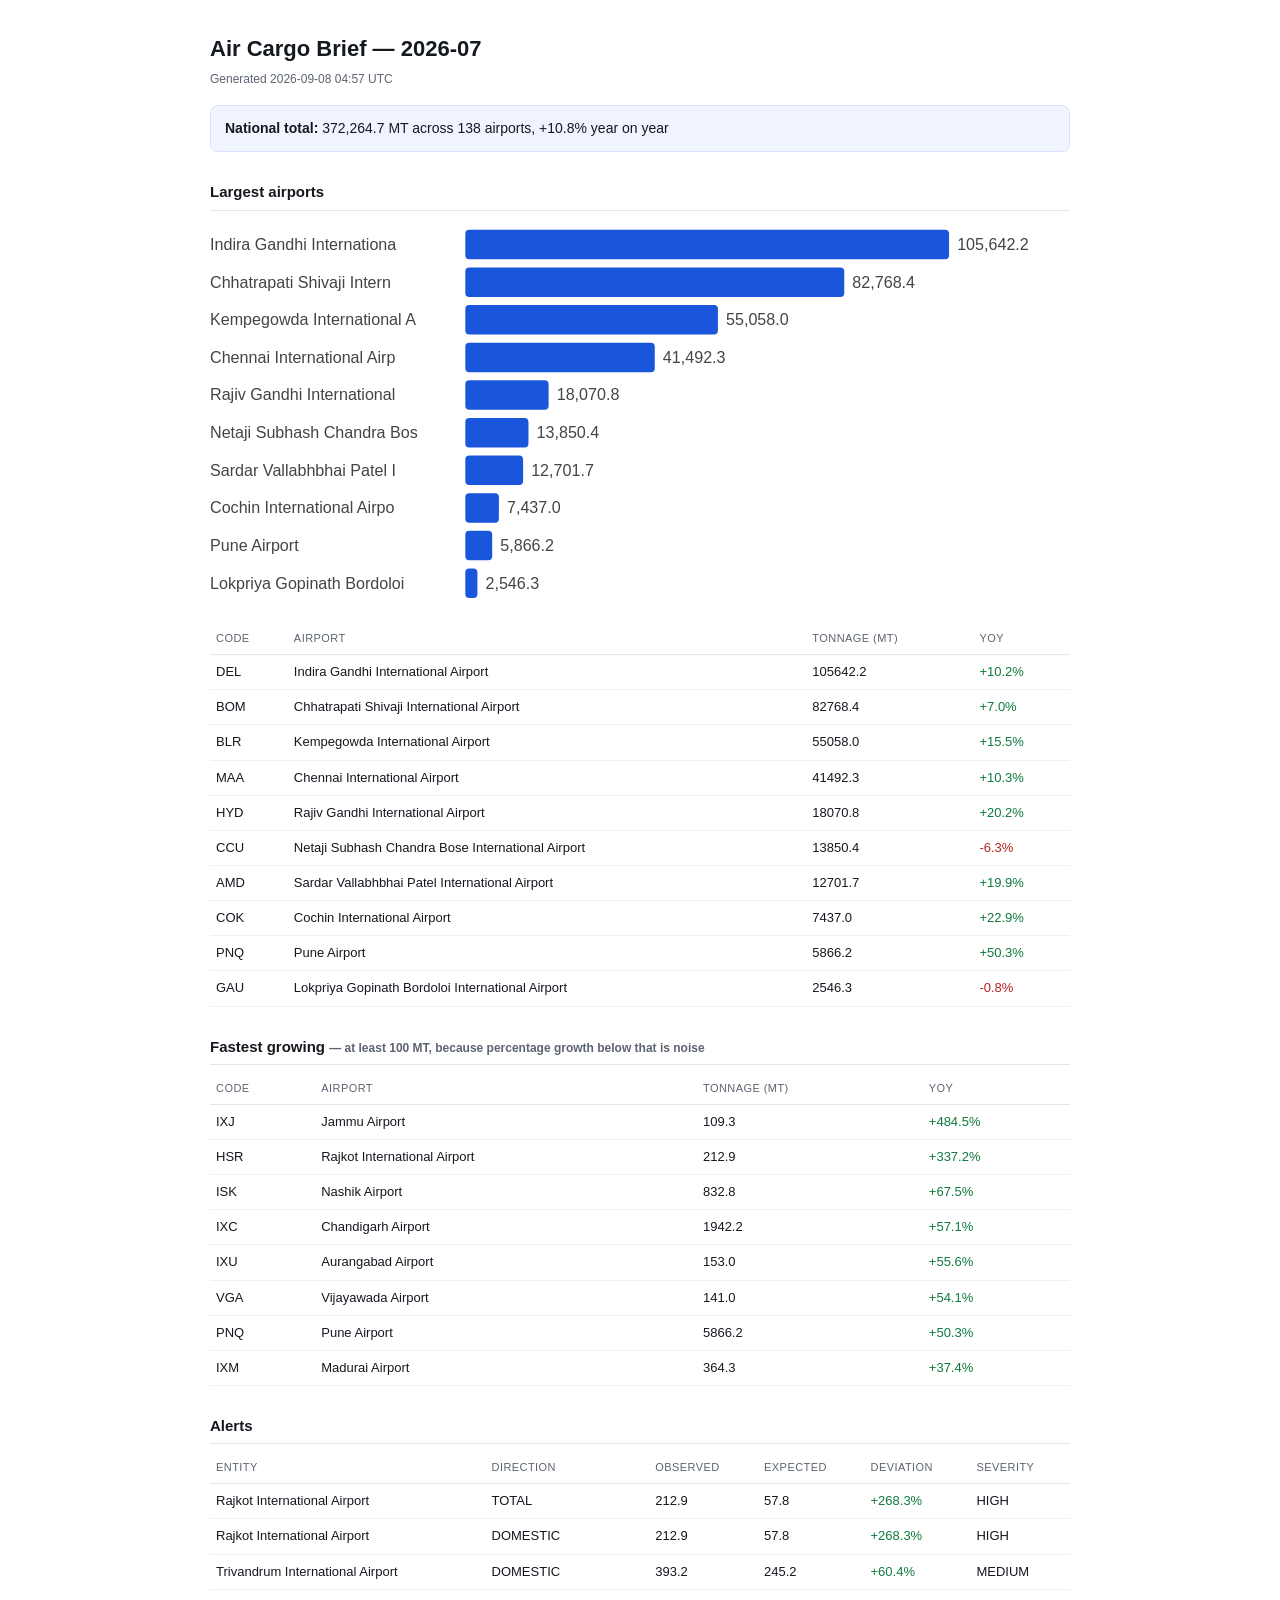
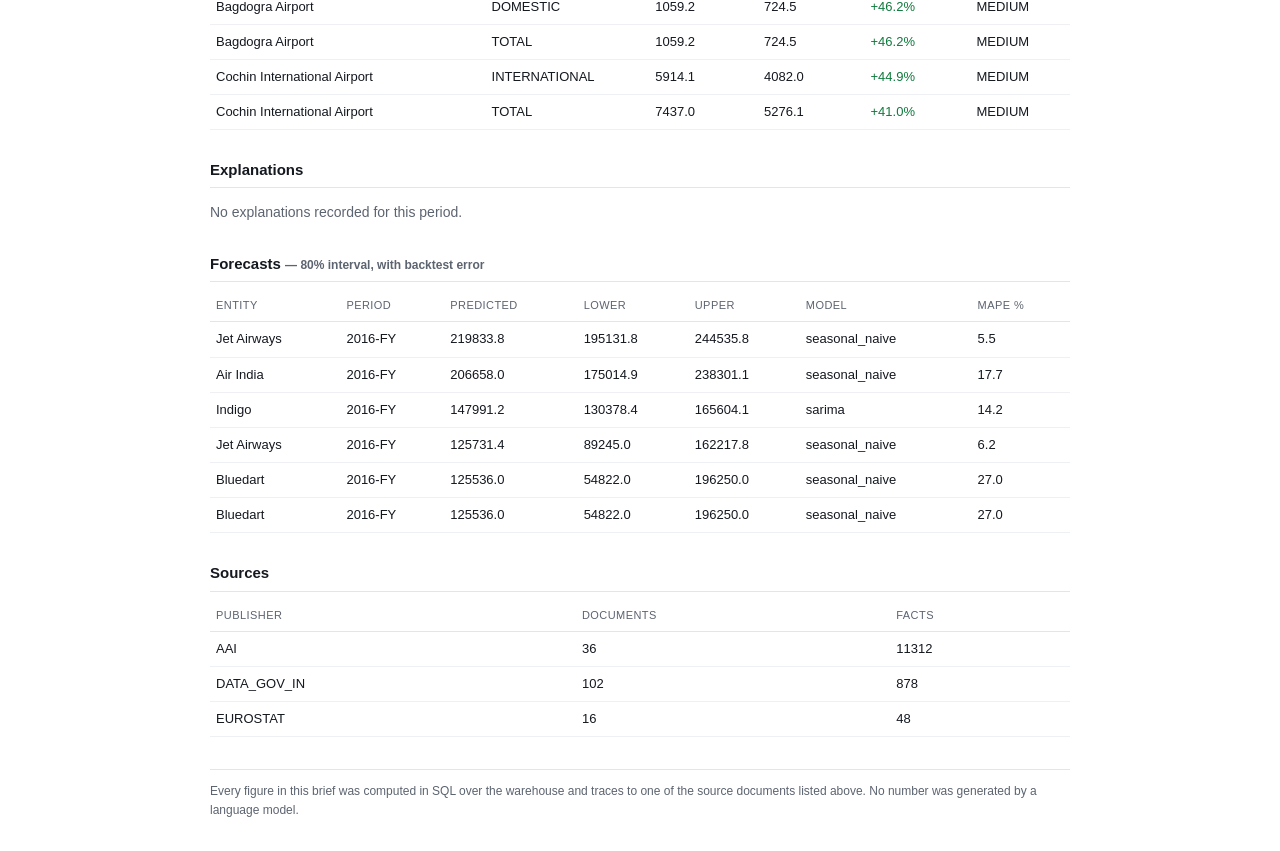
==== docs/assets/sample-brief.html @ 31883874 "Finish the pipeline end to end and measure what it achieves Goa was being attributed to Italy. The r" ====
<!doctype html>
<html lang="en"><head><meta charset="utf-8">
<title>Air Cargo Brief — 2026-07</title>
<style>
 body { font: 14px/1.55 -apple-system, BlinkMacSystemFont, "Segoe UI", Roboto, sans-serif;
        color:#14181f; max-width:860px; margin:32px auto; padding:0 20px; }
 h1 { font-size:22px; margin:0 0 4px; } h2 { font-size:15px; margin:28px 0 8px;
        border-bottom:1px solid #e2e5ea; padding-bottom:6px; }
 .meta { color:#5c6470; font-size:12px; }
 .lede { background:#f0f4ff; border:1px solid #d7e2ff; border-radius:8px;
        padding:12px 14px; margin:16px 0; }
 table { border-collapse:collapse; width:100%; font-size:13px; }
 th { text-align:left; color:#5c6470; font-weight:500; font-size:11px;
      text-transform:uppercase; letter-spacing:.04em; border-bottom:1px solid #e2e5ea; padding:7px 6px; }
 td { padding:7px 6px; border-bottom:1px solid #eef0f3; font-variant-numeric:tabular-nums; }
 .pos { color:#0f7a3d; } .neg { color:#b4231f; } .muted { color:#5c6470; }
 .insight { background:#fafbfc; border-left:3px solid #1a56db; padding:8px 12px; margin:8px 0; }
 .insight p { margin:4px 0 0; color:#3a424e; }
 footer { margin-top:32px; padding-top:12px; border-top:1px solid #e2e5ea;
          color:#5c6470; font-size:12px; }
</style></head><body>

<h1>Air Cargo Brief — 2026-07</h1>
<div class="meta">Generated 2026-09-08 04:57 UTC</div>

<div class="lede"><strong>National total:</strong> 372,264.7 MT across 138 airports, +10.8% year on year</div>

<h2>Largest airports</h2>
<svg viewBox="0 0 640 296" width="100%" role="img" aria-label="chart" xmlns="http://www.w3.org/2000/svg"><text x="0" y="23" font-size="12" fill="#444">Indira Gandhi Internationa</text><rect x="190" y="8" width="360" height="22" rx="3" fill="#1a56db"/><text x="556" y="23" font-size="12" fill="#444">105,642.2</text><text x="0" y="51" font-size="12" fill="#444">Chhatrapati Shivaji Intern</text><rect x="190" y="36" width="282" height="22" rx="3" fill="#1a56db"/><text x="478" y="51" font-size="12" fill="#444">82,768.4</text><text x="0" y="79" font-size="12" fill="#444">Kempegowda International A</text><rect x="190" y="64" width="188" height="22" rx="3" fill="#1a56db"/><text x="384" y="79" font-size="12" fill="#444">55,058.0</text><text x="0" y="107" font-size="12" fill="#444">Chennai International Airp</text><rect x="190" y="92" width="141" height="22" rx="3" fill="#1a56db"/><text x="337" y="107" font-size="12" fill="#444">41,492.3</text><text x="0" y="135" font-size="12" fill="#444">Rajiv Gandhi International</text><rect x="190" y="120" width="62" height="22" rx="3" fill="#1a56db"/><text x="258" y="135" font-size="12" fill="#444">18,070.8</text><text x="0" y="163" font-size="12" fill="#444">Netaji Subhash Chandra Bos</text><rect x="190" y="148" width="47" height="22" rx="3" fill="#1a56db"/><text x="243" y="163" font-size="12" fill="#444">13,850.4</text><text x="0" y="191" font-size="12" fill="#444">Sardar Vallabhbhai Patel I</text><rect x="190" y="176" width="43" height="22" rx="3" fill="#1a56db"/><text x="239" y="191" font-size="12" fill="#444">12,701.7</text><text x="0" y="219" font-size="12" fill="#444">Cochin International Airpo</text><rect x="190" y="204" width="25" height="22" rx="3" fill="#1a56db"/><text x="221" y="219" font-size="12" fill="#444">7,437.0</text><text x="0" y="247" font-size="12" fill="#444">Pune Airport</text><rect x="190" y="232" width="20" height="22" rx="3" fill="#1a56db"/><text x="216" y="247" font-size="12" fill="#444">5,866.2</text><text x="0" y="275" font-size="12" fill="#444">Lokpriya Gopinath Bordoloi</text><rect x="190" y="260" width="9" height="22" rx="3" fill="#1a56db"/><text x="205" y="275" font-size="12" fill="#444">2,546.3</text></svg>
<table><thead><tr><th>Code</th><th>Airport</th><th>Tonnage (MT)</th><th>YoY</th></tr></thead><tbody><tr><td>DEL</td><td>Indira Gandhi International Airport</td><td>105642.2</td><td><span class="pos">+10.2%</span></td></tr><tr><td>BOM</td><td>Chhatrapati Shivaji International Airport</td><td>82768.4</td><td><span class="pos">+7.0%</span></td></tr><tr><td>BLR</td><td>Kempegowda International Airport</td><td>55058.0</td><td><span class="pos">+15.5%</span></td></tr><tr><td>MAA</td><td>Chennai International Airport</td><td>41492.3</td><td><span class="pos">+10.3%</span></td></tr><tr><td>HYD</td><td>Rajiv Gandhi International Airport</td><td>18070.8</td><td><span class="pos">+20.2%</span></td></tr><tr><td>CCU</td><td>Netaji Subhash Chandra Bose International Airport</td><td>13850.4</td><td><span class="neg">-6.3%</span></td></tr><tr><td>AMD</td><td>Sardar Vallabhbhai Patel International Airport</td><td>12701.7</td><td><span class="pos">+19.9%</span></td></tr><tr><td>COK</td><td>Cochin International Airport</td><td>7437.0</td><td><span class="pos">+22.9%</span></td></tr><tr><td>PNQ</td><td>Pune Airport</td><td>5866.2</td><td><span class="pos">+50.3%</span></td></tr><tr><td>GAU</td><td>Lokpriya Gopinath Bordoloi International Airport</td><td>2546.3</td><td><span class="neg">-0.8%</span></td></tr></tbody></table>

<h2>Fastest growing <span class="meta">— at least 100 MT, because percentage growth below that is noise</span></h2>
<table><thead><tr><th>Code</th><th>Airport</th><th>Tonnage (MT)</th><th>YoY</th></tr></thead><tbody><tr><td>IXJ</td><td>Jammu Airport</td><td>109.3</td><td><span class="pos">+484.5%</span></td></tr><tr><td>HSR</td><td>Rajkot International Airport</td><td>212.9</td><td><span class="pos">+337.2%</span></td></tr><tr><td>ISK</td><td>Nashik Airport</td><td>832.8</td><td><span class="pos">+67.5%</span></td></tr><tr><td>IXC</td><td>Chandigarh Airport</td><td>1942.2</td><td><span class="pos">+57.1%</span></td></tr><tr><td>IXU</td><td>Aurangabad Airport</td><td>153.0</td><td><span class="pos">+55.6%</span></td></tr><tr><td>VGA</td><td>Vijayawada Airport</td><td>141.0</td><td><span class="pos">+54.1%</span></td></tr><tr><td>PNQ</td><td>Pune Airport</td><td>5866.2</td><td><span class="pos">+50.3%</span></td></tr><tr><td>IXM</td><td>Madurai Airport</td><td>364.3</td><td><span class="pos">+37.4%</span></td></tr></tbody></table>

<h2>Alerts</h2>
<table><thead><tr><th>Entity</th><th>Direction</th><th>Observed</th><th>Expected</th><th>Deviation</th><th>Severity</th></tr></thead><tbody><tr><td>Rajkot International Airport</td><td>TOTAL</td><td>212.9</td><td>57.8</td><td><span class="pos">+268.3%</span></td><td>HIGH</td></tr><tr><td>Rajkot International Airport</td><td>DOMESTIC</td><td>212.9</td><td>57.8</td><td><span class="pos">+268.3%</span></td><td>HIGH</td></tr><tr><td>Trivandrum International Airport</td><td>DOMESTIC</td><td>393.2</td><td>245.2</td><td><span class="pos">+60.4%</span></td><td>MEDIUM</td></tr><tr><td>Bagdogra Airport</td><td>DOMESTIC</td><td>1059.2</td><td>724.5</td><td><span class="pos">+46.2%</span></td><td>MEDIUM</td></tr><tr><td>Bagdogra Airport</td><td>TOTAL</td><td>1059.2</td><td>724.5</td><td><span class="pos">+46.2%</span></td><td>MEDIUM</td></tr><tr><td>Cochin International Airport</td><td>INTERNATIONAL</td><td>5914.1</td><td>4082.0</td><td><span class="pos">+44.9%</span></td><td>MEDIUM</td></tr><tr><td>Cochin International Airport</td><td>TOTAL</td><td>7437.0</td><td>5276.1</td><td><span class="pos">+41.0%</span></td><td>MEDIUM</td></tr></tbody></table>

<h2>Explanations</h2>
<p class='muted'>No explanations recorded for this period.</p>

<h2>Forecasts <span class="meta">— 80% interval, with backtest error</span></h2>
<table><thead><tr><th>Entity</th><th>Period</th><th>Predicted</th><th>Lower</th><th>Upper</th><th>Model</th><th>MAPE %</th></tr></thead><tbody><tr><td>Jet Airways</td><td>2016-FY</td><td>219833.8</td><td>195131.8</td><td>244535.8</td><td>seasonal_naive</td><td>5.5</td></tr><tr><td>Air India</td><td>2016-FY</td><td>206658.0</td><td>175014.9</td><td>238301.1</td><td>seasonal_naive</td><td>17.7</td></tr><tr><td>Indigo</td><td>2016-FY</td><td>147991.2</td><td>130378.4</td><td>165604.1</td><td>sarima</td><td>14.2</td></tr><tr><td>Jet Airways</td><td>2016-FY</td><td>125731.4</td><td>89245.0</td><td>162217.8</td><td>seasonal_naive</td><td>6.2</td></tr><tr><td>Bluedart</td><td>2016-FY</td><td>125536.0</td><td>54822.0</td><td>196250.0</td><td>seasonal_naive</td><td>27.0</td></tr><tr><td>Bluedart</td><td>2016-FY</td><td>125536.0</td><td>54822.0</td><td>196250.0</td><td>seasonal_naive</td><td>27.0</td></tr></tbody></table>

<h2>Sources</h2>
<table><thead><tr><th>Publisher</th><th>Documents</th><th>Facts</th></tr></thead><tbody><tr><td>AAI</td><td>36</td><td>11312</td></tr><tr><td>DATA_GOV_IN</td><td>102</td><td>878</td></tr><tr><td>EUROSTAT</td><td>16</td><td>48</td></tr></tbody></table>

<footer>Every figure in this brief was computed in SQL over the warehouse and
traces to one of the source documents listed above. No number was generated
by a language model.</footer>
</body></html>
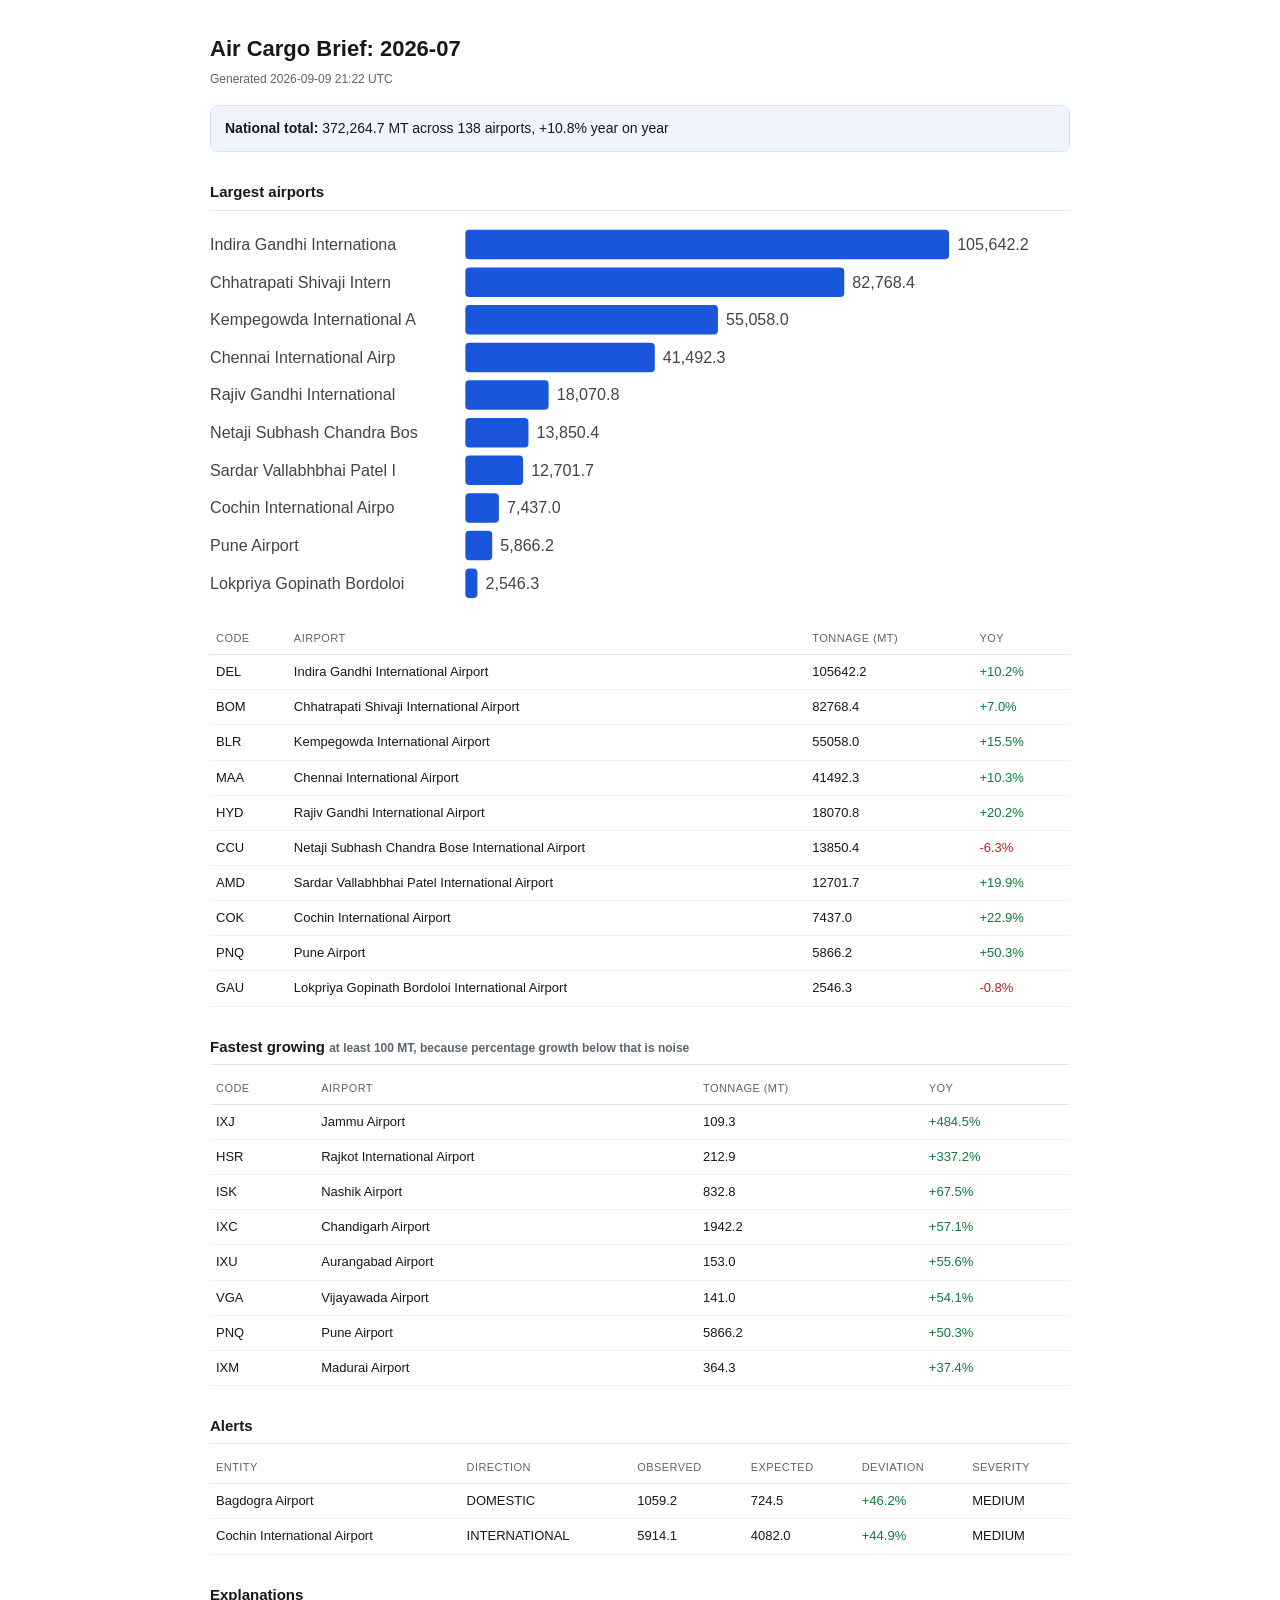
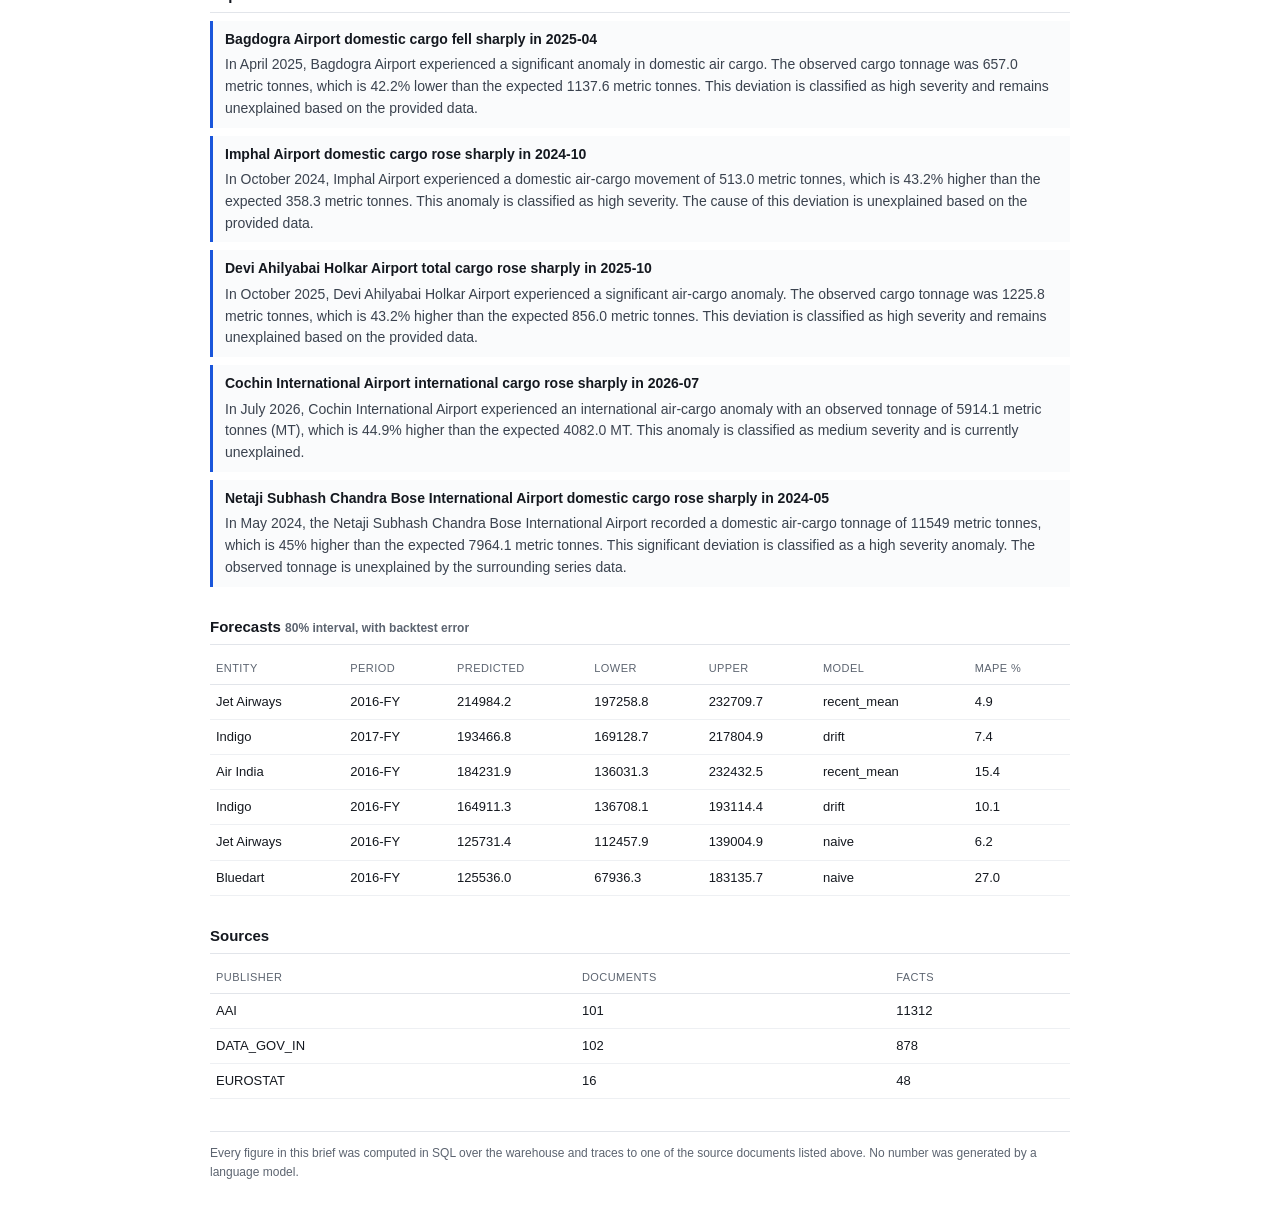
==== commit 3a77e91c: "Replace every em and en dash with the punctuation the sentence needed 123 of them across the README," ====
--- a/docs/assets/sample-brief.html
+++ b/docs/assets/sample-brief.html
@@ -1,6 +1,6 @@
 <!doctype html>
 <html lang="en"><head><meta charset="utf-8">
-<title>Air Cargo Brief — 2026-07</title>
+<title>Air Cargo Brief: 2026-07</title>
 <style>
  body { font: 14px/1.55 -apple-system, BlinkMacSystemFont, "Segoe UI", Roboto, sans-serif;
         color:#14181f; max-width:860px; margin:32px auto; padding:0 20px; }
@@ -20,8 +20,8 @@
           color:#5c6470; font-size:12px; }
 </style></head><body>
 
-<h1>Air Cargo Brief — 2026-07</h1>
-<div class="meta">Generated 2026-09-08 04:57 UTC</div>
+<h1>Air Cargo Brief: 2026-07</h1>
+<div class="meta">Generated 2026-09-09 21:22 UTC</div>
 
 <div class="lede"><strong>National total:</strong> 372,264.7 MT across 138 airports, +10.8% year on year</div>
 
@@ -29,20 +29,20 @@
 <svg viewBox="0 0 640 296" width="100%" role="img" aria-label="chart" xmlns="http://www.w3.org/2000/svg"><text x="0" y="23" font-size="12" fill="#444">Indira Gandhi Internationa</text><rect x="190" y="8" width="360" height="22" rx="3" fill="#1a56db"/><text x="556" y="23" font-size="12" fill="#444">105,642.2</text><text x="0" y="51" font-size="12" fill="#444">Chhatrapati Shivaji Intern</text><rect x="190" y="36" width="282" height="22" rx="3" fill="#1a56db"/><text x="478" y="51" font-size="12" fill="#444">82,768.4</text><text x="0" y="79" font-size="12" fill="#444">Kempegowda International A</text><rect x="190" y="64" width="188" height="22" rx="3" fill="#1a56db"/><text x="384" y="79" font-size="12" fill="#444">55,058.0</text><text x="0" y="107" font-size="12" fill="#444">Chennai International Airp</text><rect x="190" y="92" width="141" height="22" rx="3" fill="#1a56db"/><text x="337" y="107" font-size="12" fill="#444">41,492.3</text><text x="0" y="135" font-size="12" fill="#444">Rajiv Gandhi International</text><rect x="190" y="120" width="62" height="22" rx="3" fill="#1a56db"/><text x="258" y="135" font-size="12" fill="#444">18,070.8</text><text x="0" y="163" font-size="12" fill="#444">Netaji Subhash Chandra Bos</text><rect x="190" y="148" width="47" height="22" rx="3" fill="#1a56db"/><text x="243" y="163" font-size="12" fill="#444">13,850.4</text><text x="0" y="191" font-size="12" fill="#444">Sardar Vallabhbhai Patel I</text><rect x="190" y="176" width="43" height="22" rx="3" fill="#1a56db"/><text x="239" y="191" font-size="12" fill="#444">12,701.7</text><text x="0" y="219" font-size="12" fill="#444">Cochin International Airpo</text><rect x="190" y="204" width="25" height="22" rx="3" fill="#1a56db"/><text x="221" y="219" font-size="12" fill="#444">7,437.0</text><text x="0" y="247" font-size="12" fill="#444">Pune Airport</text><rect x="190" y="232" width="20" height="22" rx="3" fill="#1a56db"/><text x="216" y="247" font-size="12" fill="#444">5,866.2</text><text x="0" y="275" font-size="12" fill="#444">Lokpriya Gopinath Bordoloi</text><rect x="190" y="260" width="9" height="22" rx="3" fill="#1a56db"/><text x="205" y="275" font-size="12" fill="#444">2,546.3</text></svg>
 <table><thead><tr><th>Code</th><th>Airport</th><th>Tonnage (MT)</th><th>YoY</th></tr></thead><tbody><tr><td>DEL</td><td>Indira Gandhi International Airport</td><td>105642.2</td><td><span class="pos">+10.2%</span></td></tr><tr><td>BOM</td><td>Chhatrapati Shivaji International Airport</td><td>82768.4</td><td><span class="pos">+7.0%</span></td></tr><tr><td>BLR</td><td>Kempegowda International Airport</td><td>55058.0</td><td><span class="pos">+15.5%</span></td></tr><tr><td>MAA</td><td>Chennai International Airport</td><td>41492.3</td><td><span class="pos">+10.3%</span></td></tr><tr><td>HYD</td><td>Rajiv Gandhi International Airport</td><td>18070.8</td><td><span class="pos">+20.2%</span></td></tr><tr><td>CCU</td><td>Netaji Subhash Chandra Bose International Airport</td><td>13850.4</td><td><span class="neg">-6.3%</span></td></tr><tr><td>AMD</td><td>Sardar Vallabhbhai Patel International Airport</td><td>12701.7</td><td><span class="pos">+19.9%</span></td></tr><tr><td>COK</td><td>Cochin International Airport</td><td>7437.0</td><td><span class="pos">+22.9%</span></td></tr><tr><td>PNQ</td><td>Pune Airport</td><td>5866.2</td><td><span class="pos">+50.3%</span></td></tr><tr><td>GAU</td><td>Lokpriya Gopinath Bordoloi International Airport</td><td>2546.3</td><td><span class="neg">-0.8%</span></td></tr></tbody></table>
 
-<h2>Fastest growing <span class="meta">— at least 100 MT, because percentage growth below that is noise</span></h2>
+<h2>Fastest growing <span class="meta">at least 100 MT, because percentage growth below that is noise</span></h2>
 <table><thead><tr><th>Code</th><th>Airport</th><th>Tonnage (MT)</th><th>YoY</th></tr></thead><tbody><tr><td>IXJ</td><td>Jammu Airport</td><td>109.3</td><td><span class="pos">+484.5%</span></td></tr><tr><td>HSR</td><td>Rajkot International Airport</td><td>212.9</td><td><span class="pos">+337.2%</span></td></tr><tr><td>ISK</td><td>Nashik Airport</td><td>832.8</td><td><span class="pos">+67.5%</span></td></tr><tr><td>IXC</td><td>Chandigarh Airport</td><td>1942.2</td><td><span class="pos">+57.1%</span></td></tr><tr><td>IXU</td><td>Aurangabad Airport</td><td>153.0</td><td><span class="pos">+55.6%</span></td></tr><tr><td>VGA</td><td>Vijayawada Airport</td><td>141.0</td><td><span class="pos">+54.1%</span></td></tr><tr><td>PNQ</td><td>Pune Airport</td><td>5866.2</td><td><span class="pos">+50.3%</span></td></tr><tr><td>IXM</td><td>Madurai Airport</td><td>364.3</td><td><span class="pos">+37.4%</span></td></tr></tbody></table>
 
 <h2>Alerts</h2>
-<table><thead><tr><th>Entity</th><th>Direction</th><th>Observed</th><th>Expected</th><th>Deviation</th><th>Severity</th></tr></thead><tbody><tr><td>Rajkot International Airport</td><td>TOTAL</td><td>212.9</td><td>57.8</td><td><span class="pos">+268.3%</span></td><td>HIGH</td></tr><tr><td>Rajkot International Airport</td><td>DOMESTIC</td><td>212.9</td><td>57.8</td><td><span class="pos">+268.3%</span></td><td>HIGH</td></tr><tr><td>Trivandrum International Airport</td><td>DOMESTIC</td><td>393.2</td><td>245.2</td><td><span class="pos">+60.4%</span></td><td>MEDIUM</td></tr><tr><td>Bagdogra Airport</td><td>DOMESTIC</td><td>1059.2</td><td>724.5</td><td><span class="pos">+46.2%</span></td><td>MEDIUM</td></tr><tr><td>Bagdogra Airport</td><td>TOTAL</td><td>1059.2</td><td>724.5</td><td><span class="pos">+46.2%</span></td><td>MEDIUM</td></tr><tr><td>Cochin International Airport</td><td>INTERNATIONAL</td><td>5914.1</td><td>4082.0</td><td><span class="pos">+44.9%</span></td><td>MEDIUM</td></tr><tr><td>Cochin International Airport</td><td>TOTAL</td><td>7437.0</td><td>5276.1</td><td><span class="pos">+41.0%</span></td><td>MEDIUM</td></tr></tbody></table>
+<table><thead><tr><th>Entity</th><th>Direction</th><th>Observed</th><th>Expected</th><th>Deviation</th><th>Severity</th></tr></thead><tbody><tr><td>Bagdogra Airport</td><td>DOMESTIC</td><td>1059.2</td><td>724.5</td><td><span class="pos">+46.2%</span></td><td>MEDIUM</td></tr><tr><td>Cochin International Airport</td><td>INTERNATIONAL</td><td>5914.1</td><td>4082.0</td><td><span class="pos">+44.9%</span></td><td>MEDIUM</td></tr></tbody></table>
 
 <h2>Explanations</h2>
-<p class='muted'>No explanations recorded for this period.</p>
+<div class='insight'><strong>Bagdogra Airport domestic cargo fell sharply in 2025-04</strong><p>In April 2025, Bagdogra Airport experienced a significant anomaly in domestic air cargo. The observed cargo tonnage was 657.0 metric tonnes, which is 42.2% lower than the expected 1137.6 metric tonnes. This deviation is classified as high severity and remains unexplained based on the provided data.</p></div><div class='insight'><strong>Imphal Airport domestic cargo rose sharply in 2024-10</strong><p>In October 2024, Imphal Airport experienced a domestic air-cargo movement of 513.0 metric tonnes, which is 43.2% higher than the expected 358.3 metric tonnes. This anomaly is classified as high severity. The cause of this deviation is unexplained based on the provided data.</p></div><div class='insight'><strong>Devi Ahilyabai Holkar Airport total cargo rose sharply in 2025-10</strong><p>In October 2025, Devi Ahilyabai Holkar Airport experienced a significant air-cargo anomaly. The observed cargo tonnage was 1225.8 metric tonnes, which is 43.2% higher than the expected 856.0 metric tonnes. This deviation is classified as high severity and remains unexplained based on the provided data.</p></div><div class='insight'><strong>Cochin International Airport international cargo rose sharply in 2026-07</strong><p>In July 2026, Cochin International Airport experienced an international air-cargo anomaly with an observed tonnage of 5914.1 metric tonnes (MT), which is 44.9% higher than the expected 4082.0 MT. This anomaly is classified as medium severity and is currently unexplained.</p></div><div class='insight'><strong>Netaji Subhash Chandra Bose International Airport domestic cargo rose sharply in 2024-05</strong><p>In May 2024, the Netaji Subhash Chandra Bose International Airport recorded a domestic air-cargo tonnage of 11549 metric tonnes, which is 45% higher than the expected 7964.1 metric tonnes. This significant deviation is classified as a high severity anomaly. The observed tonnage is unexplained by the surrounding series data.</p></div>
 
-<h2>Forecasts <span class="meta">— 80% interval, with backtest error</span></h2>
-<table><thead><tr><th>Entity</th><th>Period</th><th>Predicted</th><th>Lower</th><th>Upper</th><th>Model</th><th>MAPE %</th></tr></thead><tbody><tr><td>Jet Airways</td><td>2016-FY</td><td>219833.8</td><td>195131.8</td><td>244535.8</td><td>seasonal_naive</td><td>5.5</td></tr><tr><td>Air India</td><td>2016-FY</td><td>206658.0</td><td>175014.9</td><td>238301.1</td><td>seasonal_naive</td><td>17.7</td></tr><tr><td>Indigo</td><td>2016-FY</td><td>147991.2</td><td>130378.4</td><td>165604.1</td><td>sarima</td><td>14.2</td></tr><tr><td>Jet Airways</td><td>2016-FY</td><td>125731.4</td><td>89245.0</td><td>162217.8</td><td>seasonal_naive</td><td>6.2</td></tr><tr><td>Bluedart</td><td>2016-FY</td><td>125536.0</td><td>54822.0</td><td>196250.0</td><td>seasonal_naive</td><td>27.0</td></tr><tr><td>Bluedart</td><td>2016-FY</td><td>125536.0</td><td>54822.0</td><td>196250.0</td><td>seasonal_naive</td><td>27.0</td></tr></tbody></table>
+<h2>Forecasts <span class="meta">80% interval, with backtest error</span></h2>
+<table><thead><tr><th>Entity</th><th>Period</th><th>Predicted</th><th>Lower</th><th>Upper</th><th>Model</th><th>MAPE %</th></tr></thead><tbody><tr><td>Jet Airways</td><td>2016-FY</td><td>214984.2</td><td>197258.8</td><td>232709.7</td><td>recent_mean</td><td>4.9</td></tr><tr><td>Indigo</td><td>2017-FY</td><td>193466.8</td><td>169128.7</td><td>217804.9</td><td>drift</td><td>7.4</td></tr><tr><td>Air India</td><td>2016-FY</td><td>184231.9</td><td>136031.3</td><td>232432.5</td><td>recent_mean</td><td>15.4</td></tr><tr><td>Indigo</td><td>2016-FY</td><td>164911.3</td><td>136708.1</td><td>193114.4</td><td>drift</td><td>10.1</td></tr><tr><td>Jet Airways</td><td>2016-FY</td><td>125731.4</td><td>112457.9</td><td>139004.9</td><td>naive</td><td>6.2</td></tr><tr><td>Bluedart</td><td>2016-FY</td><td>125536.0</td><td>67936.3</td><td>183135.7</td><td>naive</td><td>27.0</td></tr></tbody></table>
 
 <h2>Sources</h2>
-<table><thead><tr><th>Publisher</th><th>Documents</th><th>Facts</th></tr></thead><tbody><tr><td>AAI</td><td>36</td><td>11312</td></tr><tr><td>DATA_GOV_IN</td><td>102</td><td>878</td></tr><tr><td>EUROSTAT</td><td>16</td><td>48</td></tr></tbody></table>
+<table><thead><tr><th>Publisher</th><th>Documents</th><th>Facts</th></tr></thead><tbody><tr><td>AAI</td><td>101</td><td>11312</td></tr><tr><td>DATA_GOV_IN</td><td>102</td><td>878</td></tr><tr><td>EUROSTAT</td><td>16</td><td>48</td></tr></tbody></table>
 
 <footer>Every figure in this brief was computed in SQL over the warehouse and
 traces to one of the source documents listed above. No number was generated
